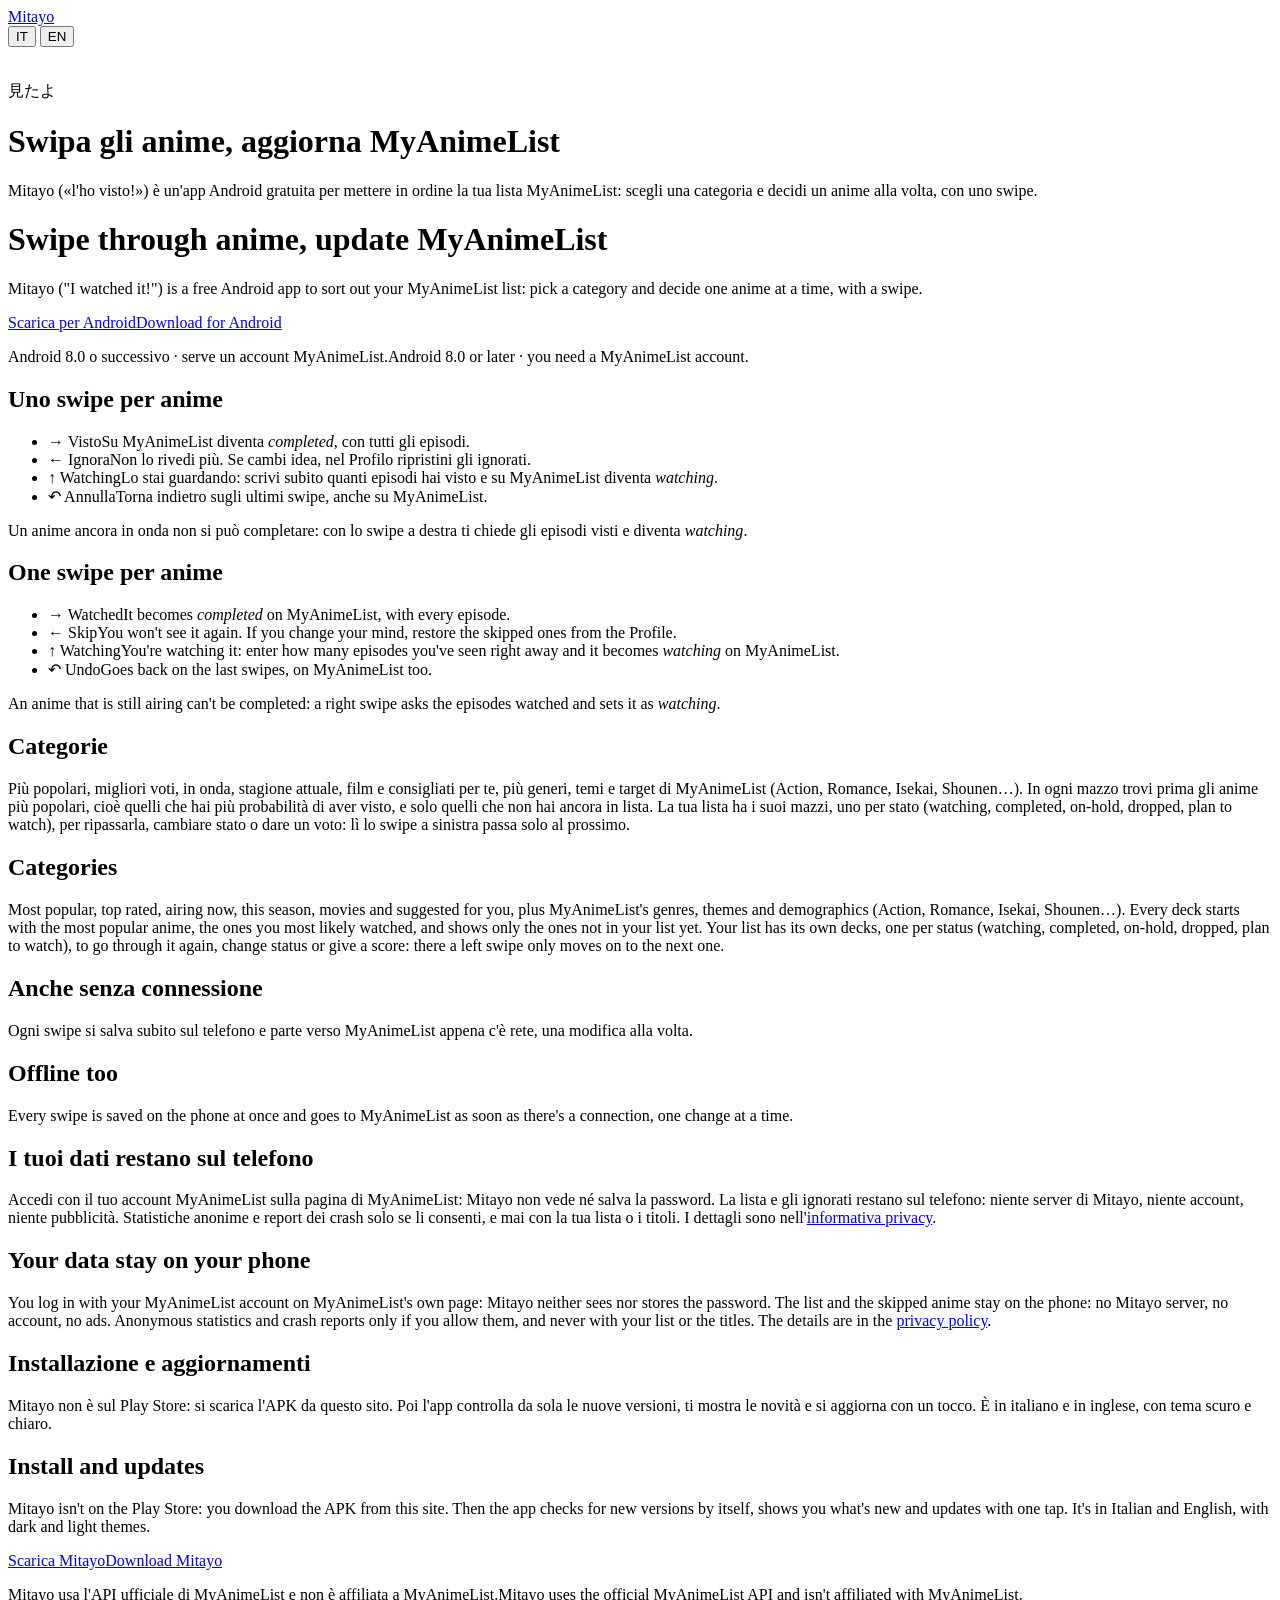
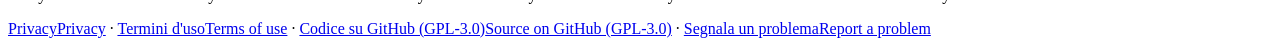
==== site/index.html @ cddd9847 "Mitayo: swipe through anime to update a MyAnimeList list" ====
<!doctype html>
<html lang="it" data-lang="it" data-title-it="Mitayo: swipa gli anime, aggiorna MyAnimeList" data-title-en="Mitayo: swipe through anime, update MyAnimeList">
<head>
  <meta charset="utf-8">
  <meta name="viewport" content="width=device-width, initial-scale=1">
  <meta name="description" content="Mitayo: app Android gratuita per aggiornare la tua lista MyAnimeList con uno swipe, anime per anime.">
  <title>Mitayo: swipa gli anime, aggiorna MyAnimeList</title>
  <link rel="icon" href="/icon.svg" type="image/svg+xml">
  <link rel="stylesheet" href="/style.css">
  <script src="/site.js"></script>
</head>
<body>
<main>
  <div class="top">
    <a class="home" href="/"><img src="/icon.svg" alt="">Mitayo</a>
    <div class="lang" role="group" aria-label="Lingua / Language">
      <button type="button" data-lang="it" aria-pressed="true">IT</button>
      <button type="button" data-lang="en" aria-pressed="false">EN</button>
    </div>
  </div>

  <header class="hero">
    <img src="/icon.svg" alt="">
    <p class="kana">見たよ</p>
    <div class="it">
      <h1>Swipa gli anime, aggiorna MyAnimeList</h1>
      <p>Mitayo («l'ho visto!») è un'app Android gratuita per mettere in ordine la tua lista
        MyAnimeList: scegli una categoria e decidi un anime alla volta, con uno swipe.</p>
    </div>
    <div class="en">
      <h1>Swipe through anime, update MyAnimeList</h1>
      <p>Mitayo ("I watched it!") is a free Android app to sort out your MyAnimeList list: pick a
        category and decide one anime at a time, with a swipe.</p>
    </div>
    <a class="button" href="/download"><span class="it">Scarica per Android</span><span class="en">Download for Android</span></a>
    <p class="muted"><span class="it">Android 8.0 o successivo · serve un account MyAnimeList.</span><span class="en">Android 8.0 or later · you need a MyAnimeList account.</span></p>
  </header>

  <section class="card">
    <div class="it">
      <h2>Uno swipe per anime</h2>
      <ul class="swipes">
        <li><span class="dir right">→ Visto</span><span>Su MyAnimeList diventa <em>completed</em>, con tutti gli episodi.</span></li>
        <li><span class="dir left">← Ignora</span><span>Non lo rivedi più. Se cambi idea, nel Profilo ripristini gli ignorati.</span></li>
        <li><span class="dir up">↑ Watching</span><span>Lo stai guardando: scrivi subito quanti episodi hai visto e su MyAnimeList diventa <em>watching</em>.</span></li>
        <li><span class="dir undo">↶ Annulla</span><span>Torna indietro sugli ultimi swipe, anche su MyAnimeList.</span></li>
      </ul>
      <p class="muted">Un anime ancora in onda non si può completare: con lo swipe a destra ti chiede gli episodi visti e diventa <em>watching</em>.</p>
    </div>
    <div class="en">
      <h2>One swipe per anime</h2>
      <ul class="swipes">
        <li><span class="dir right">→ Watched</span><span>It becomes <em>completed</em> on MyAnimeList, with every episode.</span></li>
        <li><span class="dir left">← Skip</span><span>You won't see it again. If you change your mind, restore the skipped ones from the Profile.</span></li>
        <li><span class="dir up">↑ Watching</span><span>You're watching it: enter how many episodes you've seen right away and it becomes <em>watching</em> on MyAnimeList.</span></li>
        <li><span class="dir undo">↶ Undo</span><span>Goes back on the last swipes, on MyAnimeList too.</span></li>
      </ul>
      <p class="muted">An anime that is still airing can't be completed: a right swipe asks the episodes watched and sets it as <em>watching</em>.</p>
    </div>
  </section>

  <section class="card">
    <div class="it">
      <h2>Categorie</h2>
      <p>Più popolari, migliori voti, in onda, stagione attuale, film e consigliati per te, più
        generi, temi e target di MyAnimeList (Action, Romance, Isekai, Shounen…). In ogni mazzo
        trovi prima gli anime più popolari, cioè quelli che hai più probabilità di aver visto, e solo
        quelli che non hai ancora in lista. La tua lista ha i suoi mazzi, uno per stato (watching,
        completed, on-hold, dropped, plan to watch), per ripassarla, cambiare stato o dare un voto: lì lo
        swipe a sinistra passa solo al prossimo.</p>
    </div>
    <div class="en">
      <h2>Categories</h2>
      <p>Most popular, top rated, airing now, this season, movies and suggested for you, plus
        MyAnimeList's genres, themes and demographics (Action, Romance, Isekai, Shounen…). Every deck
        starts with the most popular anime, the ones you most likely watched, and shows only the ones
        not in your list yet. Your list has its own decks, one per status (watching, completed,
        on-hold, dropped, plan to watch), to go through it again, change status or give a score: there a
        left swipe only moves on to the next one.</p>
    </div>
  </section>

  <section class="card">
    <div class="it">
      <h2>Anche senza connessione</h2>
      <p>Ogni swipe si salva subito sul telefono e parte verso MyAnimeList appena c'è rete, una
        modifica alla volta.</p>
    </div>
    <div class="en">
      <h2>Offline too</h2>
      <p>Every swipe is saved on the phone at once and goes to MyAnimeList as soon as there's a
        connection, one change at a time.</p>
    </div>
  </section>

  <section class="card">
    <div class="it">
      <h2>I tuoi dati restano sul telefono</h2>
      <p>Accedi con il tuo account MyAnimeList sulla pagina di MyAnimeList: Mitayo non vede né
        salva la password. La lista e gli ignorati restano sul telefono: niente server di Mitayo,
        niente account, niente pubblicità. Statistiche anonime e report dei crash solo se li
        consenti, e mai con la tua lista o i titoli. I dettagli sono nell'<a href="/privacy">informativa privacy</a>.</p>
    </div>
    <div class="en">
      <h2>Your data stay on your phone</h2>
      <p>You log in with your MyAnimeList account on MyAnimeList's own page: Mitayo neither sees nor
        stores the password. The list and the skipped anime stay on the phone: no Mitayo server, no
        account, no ads. Anonymous statistics and crash reports only if you allow them, and never
        with your list or the titles. The details are in
        the <a href="/privacy">privacy policy</a>.</p>
    </div>
  </section>

  <section class="card">
    <div class="it">
      <h2>Installazione e aggiornamenti</h2>
      <p>Mitayo non è sul Play Store: si scarica l'APK da questo sito. Poi l'app controlla da sola le
        nuove versioni, ti mostra le novità e si aggiorna con un tocco. È in italiano e in inglese,
        con tema scuro e chiaro.</p>
    </div>
    <div class="en">
      <h2>Install and updates</h2>
      <p>Mitayo isn't on the Play Store: you download the APK from this site. Then the app checks
        for new versions by itself, shows you what's new and updates with one tap. It's in Italian
        and English, with dark and light themes.</p>
    </div>
    <a class="button" href="/download"><span class="it">Scarica Mitayo</span><span class="en">Download Mitayo</span></a>
  </section>

  <footer class="muted">
    <p><span class="it">Mitayo usa l'API ufficiale di MyAnimeList e non è affiliata a MyAnimeList.</span><span class="en">Mitayo uses the official MyAnimeList API and isn't affiliated with MyAnimeList.</span></p>
    <p><a href="/privacy"><span class="it">Privacy</span><span class="en">Privacy</span></a> ·
      <a href="/terms"><span class="it">Termini d'uso</span><span class="en">Terms of use</span></a> ·
      <a href="https://github.com/EmanueleMelini/mitayo"><span class="it">Codice su GitHub (GPL-3.0)</span><span class="en">Source on GitHub (GPL-3.0)</span></a> ·
      <a href="https://github.com/EmanueleMelini/mitayo/issues"><span class="it">Segnala un problema</span><span class="en">Report a problem</span></a></p>
  </footer>
</main>
</body>
</html>
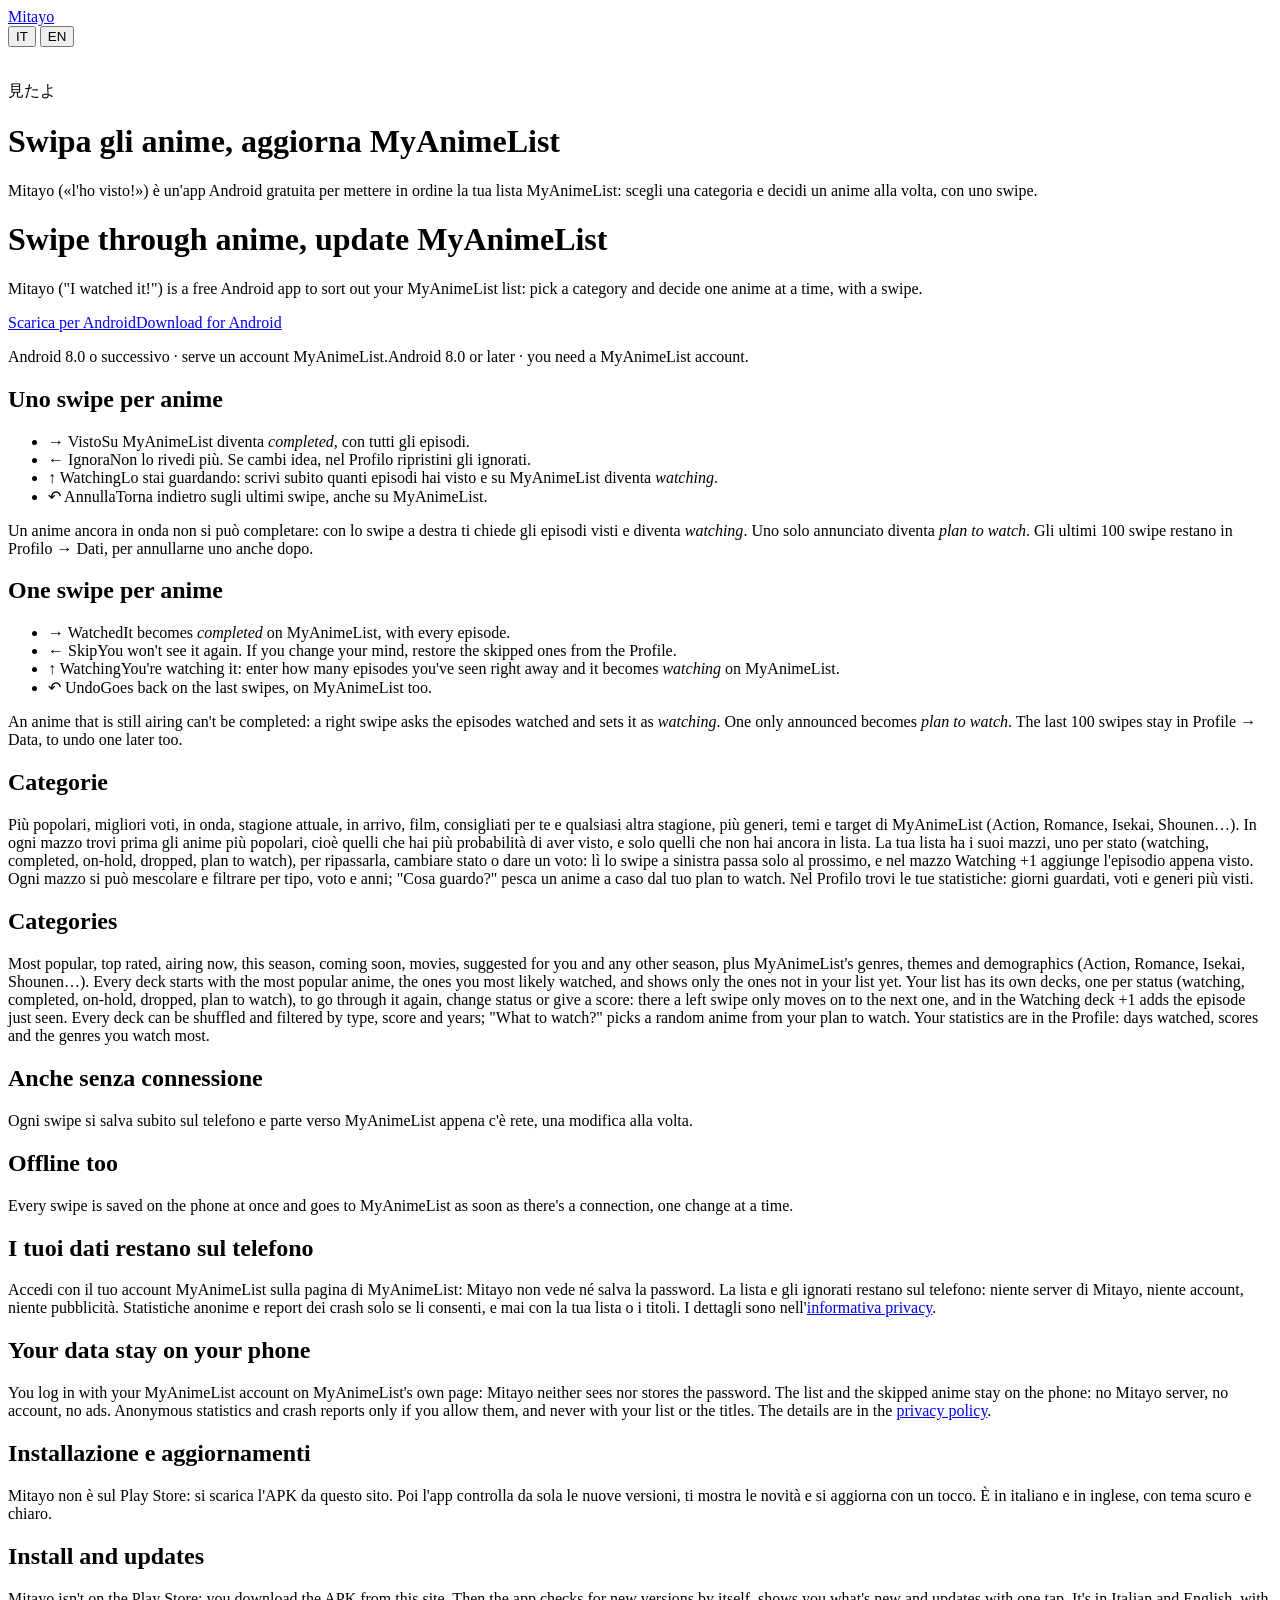
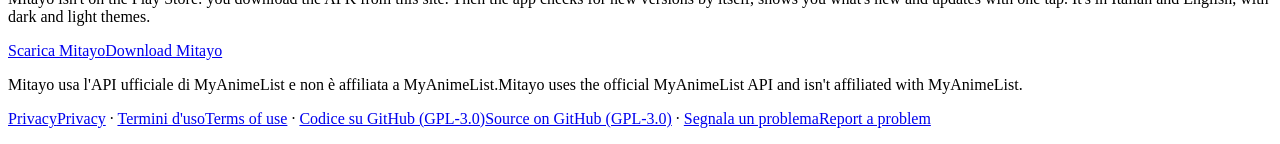
==== commit 24a35f50: "Mitayo 1.2.0: shuffle, filters, new decks, last swipes and statistics - Watching deck: +1 adds an ep" ====
--- a/site/index.html
+++ b/site/index.html
@@ -45,7 +45,7 @@
         <li><span class="dir up">↑ Watching</span><span>Lo stai guardando: scrivi subito quanti episodi hai visto e su MyAnimeList diventa <em>watching</em>.</span></li>
         <li><span class="dir undo">↶ Annulla</span><span>Torna indietro sugli ultimi swipe, anche su MyAnimeList.</span></li>
       </ul>
-      <p class="muted">Un anime ancora in onda non si può completare: con lo swipe a destra ti chiede gli episodi visti e diventa <em>watching</em>.</p>
+      <p class="muted">Un anime ancora in onda non si può completare: con lo swipe a destra ti chiede gli episodi visti e diventa <em>watching</em>. Uno solo annunciato diventa <em>plan to watch</em>. Gli ultimi 100 swipe restano in Profilo → Dati, per annullarne uno anche dopo.</p>
     </div>
     <div class="en">
       <h2>One swipe per anime</h2>
@@ -55,28 +55,36 @@
         <li><span class="dir up">↑ Watching</span><span>You're watching it: enter how many episodes you've seen right away and it becomes <em>watching</em> on MyAnimeList.</span></li>
         <li><span class="dir undo">↶ Undo</span><span>Goes back on the last swipes, on MyAnimeList too.</span></li>
       </ul>
-      <p class="muted">An anime that is still airing can't be completed: a right swipe asks the episodes watched and sets it as <em>watching</em>.</p>
+      <p class="muted">An anime that is still airing can't be completed: a right swipe asks the episodes watched and sets it as <em>watching</em>. One only announced becomes <em>plan to watch</em>. The last 100 swipes stay in Profile → Data, to undo one later too.</p>
     </div>
   </section>
 
   <section class="card">
     <div class="it">
       <h2>Categorie</h2>
-      <p>Più popolari, migliori voti, in onda, stagione attuale, film e consigliati per te, più
+      <p>Più popolari, migliori voti, in onda, stagione attuale, in arrivo, film, consigliati per te e
+        qualsiasi altra stagione, più
         generi, temi e target di MyAnimeList (Action, Romance, Isekai, Shounen…). In ogni mazzo
         trovi prima gli anime più popolari, cioè quelli che hai più probabilità di aver visto, e solo
         quelli che non hai ancora in lista. La tua lista ha i suoi mazzi, uno per stato (watching,
         completed, on-hold, dropped, plan to watch), per ripassarla, cambiare stato o dare un voto: lì lo
-        swipe a sinistra passa solo al prossimo.</p>
+        swipe a sinistra passa solo al prossimo, e nel mazzo Watching +1 aggiunge l'episodio appena
+        visto. Ogni mazzo si può mescolare e filtrare per tipo, voto e anni; "Cosa guardo?" pesca un
+        anime a caso dal tuo plan to watch. Nel Profilo trovi le tue statistiche: giorni guardati,
+        voti e generi più visti.</p>
     </div>
     <div class="en">
       <h2>Categories</h2>
-      <p>Most popular, top rated, airing now, this season, movies and suggested for you, plus
+      <p>Most popular, top rated, airing now, this season, coming soon, movies, suggested for you and
+        any other season, plus
         MyAnimeList's genres, themes and demographics (Action, Romance, Isekai, Shounen…). Every deck
         starts with the most popular anime, the ones you most likely watched, and shows only the ones
         not in your list yet. Your list has its own decks, one per status (watching, completed,
         on-hold, dropped, plan to watch), to go through it again, change status or give a score: there a
-        left swipe only moves on to the next one.</p>
+        left swipe only moves on to the next one, and in the Watching deck +1 adds the episode just
+        seen. Every deck can be shuffled and filtered by type, score and years; "What to watch?" picks a
+        random anime from your plan to watch. Your statistics are in the Profile: days watched,
+        scores and the genres you watch most.</p>
     </div>
   </section>
 
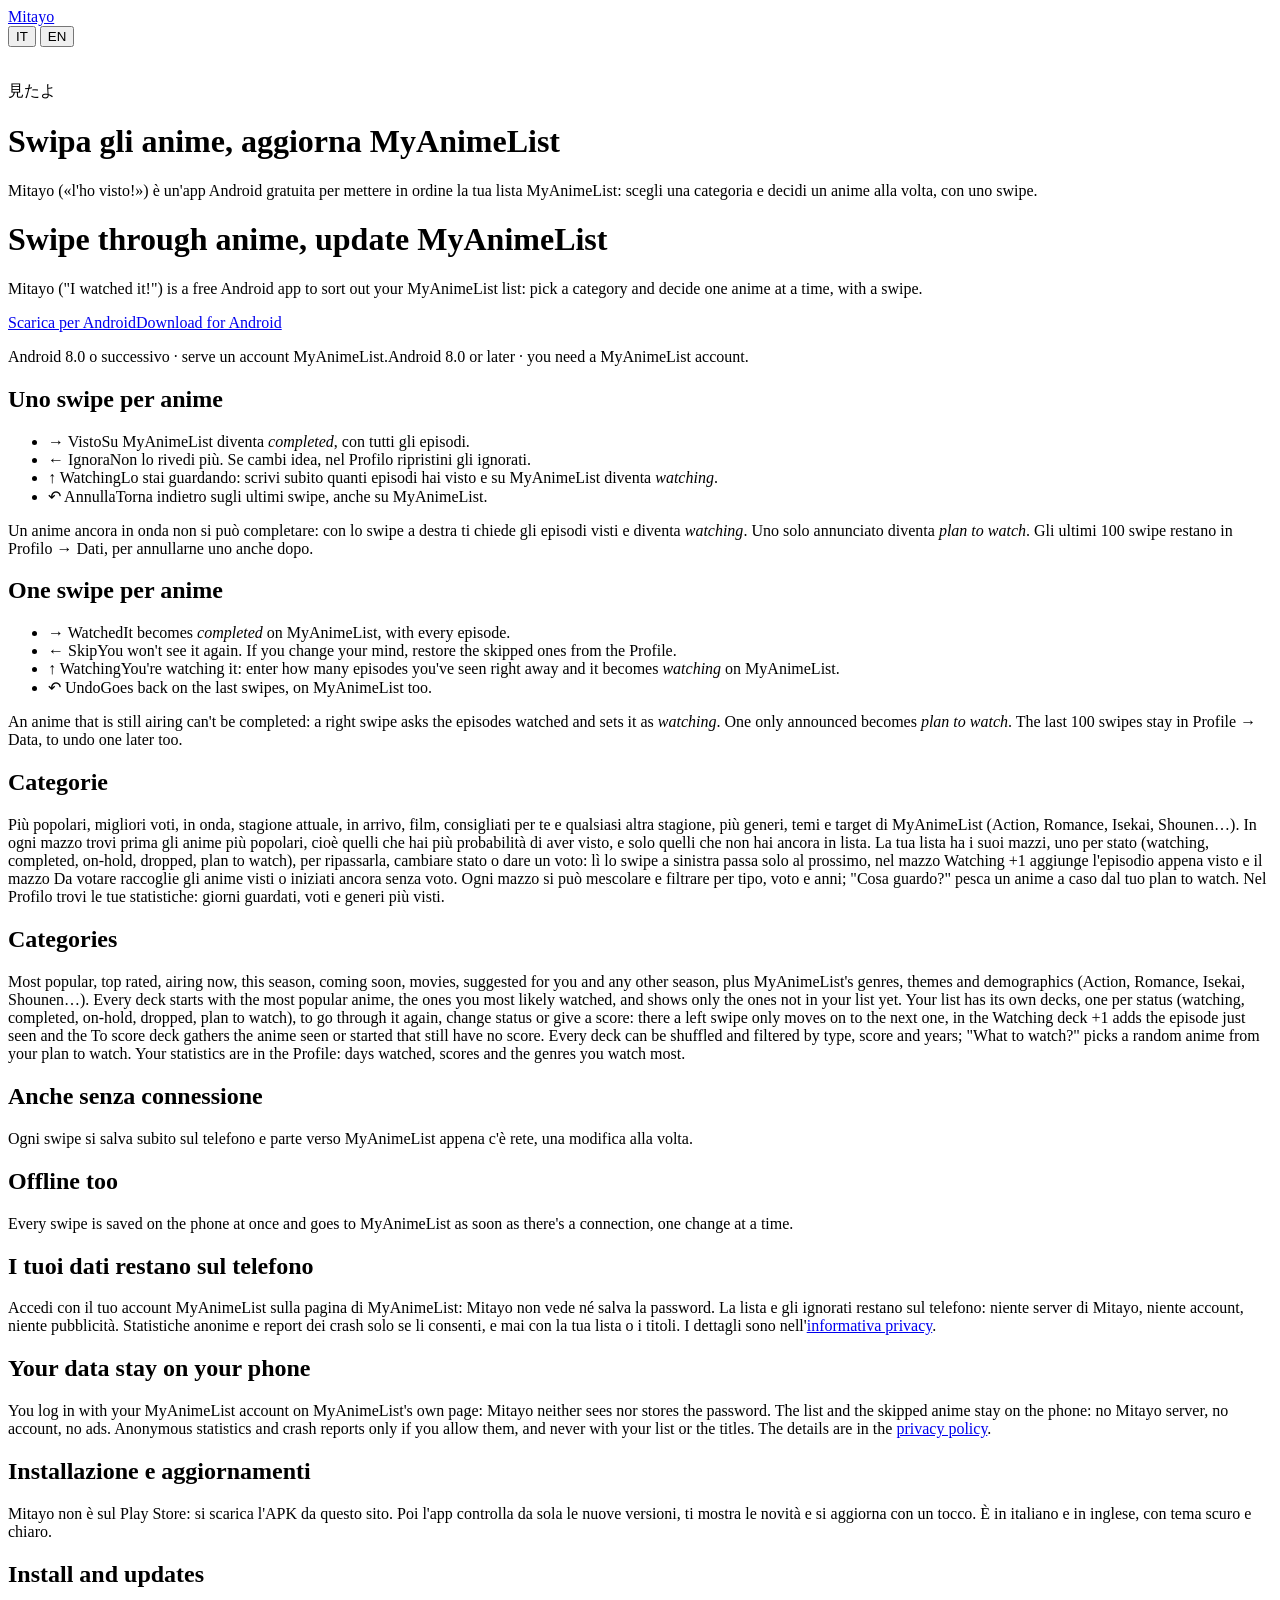
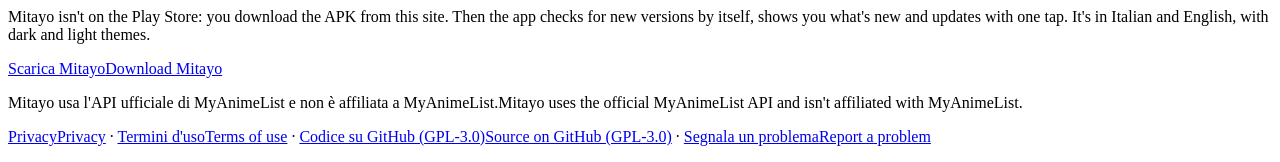
==== commit 79e10ad6: "Mitayo 1.3.0: To score deck and affinity by tastes - To score deck: the anime seen or started withou" ====
--- a/site/index.html
+++ b/site/index.html
@@ -68,8 +68,8 @@
         trovi prima gli anime più popolari, cioè quelli che hai più probabilità di aver visto, e solo
         quelli che non hai ancora in lista. La tua lista ha i suoi mazzi, uno per stato (watching,
         completed, on-hold, dropped, plan to watch), per ripassarla, cambiare stato o dare un voto: lì lo
-        swipe a sinistra passa solo al prossimo, e nel mazzo Watching +1 aggiunge l'episodio appena
-        visto. Ogni mazzo si può mescolare e filtrare per tipo, voto e anni; "Cosa guardo?" pesca un
+        swipe a sinistra passa solo al prossimo, nel mazzo Watching +1 aggiunge l'episodio appena
+        visto e il mazzo Da votare raccoglie gli anime visti o iniziati ancora senza voto. Ogni mazzo si può mescolare e filtrare per tipo, voto e anni; "Cosa guardo?" pesca un
         anime a caso dal tuo plan to watch. Nel Profilo trovi le tue statistiche: giorni guardati,
         voti e generi più visti.</p>
     </div>
@@ -81,8 +81,8 @@
         starts with the most popular anime, the ones you most likely watched, and shows only the ones
         not in your list yet. Your list has its own decks, one per status (watching, completed,
         on-hold, dropped, plan to watch), to go through it again, change status or give a score: there a
-        left swipe only moves on to the next one, and in the Watching deck +1 adds the episode just
-        seen. Every deck can be shuffled and filtered by type, score and years; "What to watch?" picks a
+        left swipe only moves on to the next one, in the Watching deck +1 adds the episode just
+        seen and the To score deck gathers the anime seen or started that still have no score. Every deck can be shuffled and filtered by type, score and years; "What to watch?" picks a
         random anime from your plan to watch. Your statistics are in the Profile: days watched,
         scores and the genres you watch most.</p>
     </div>
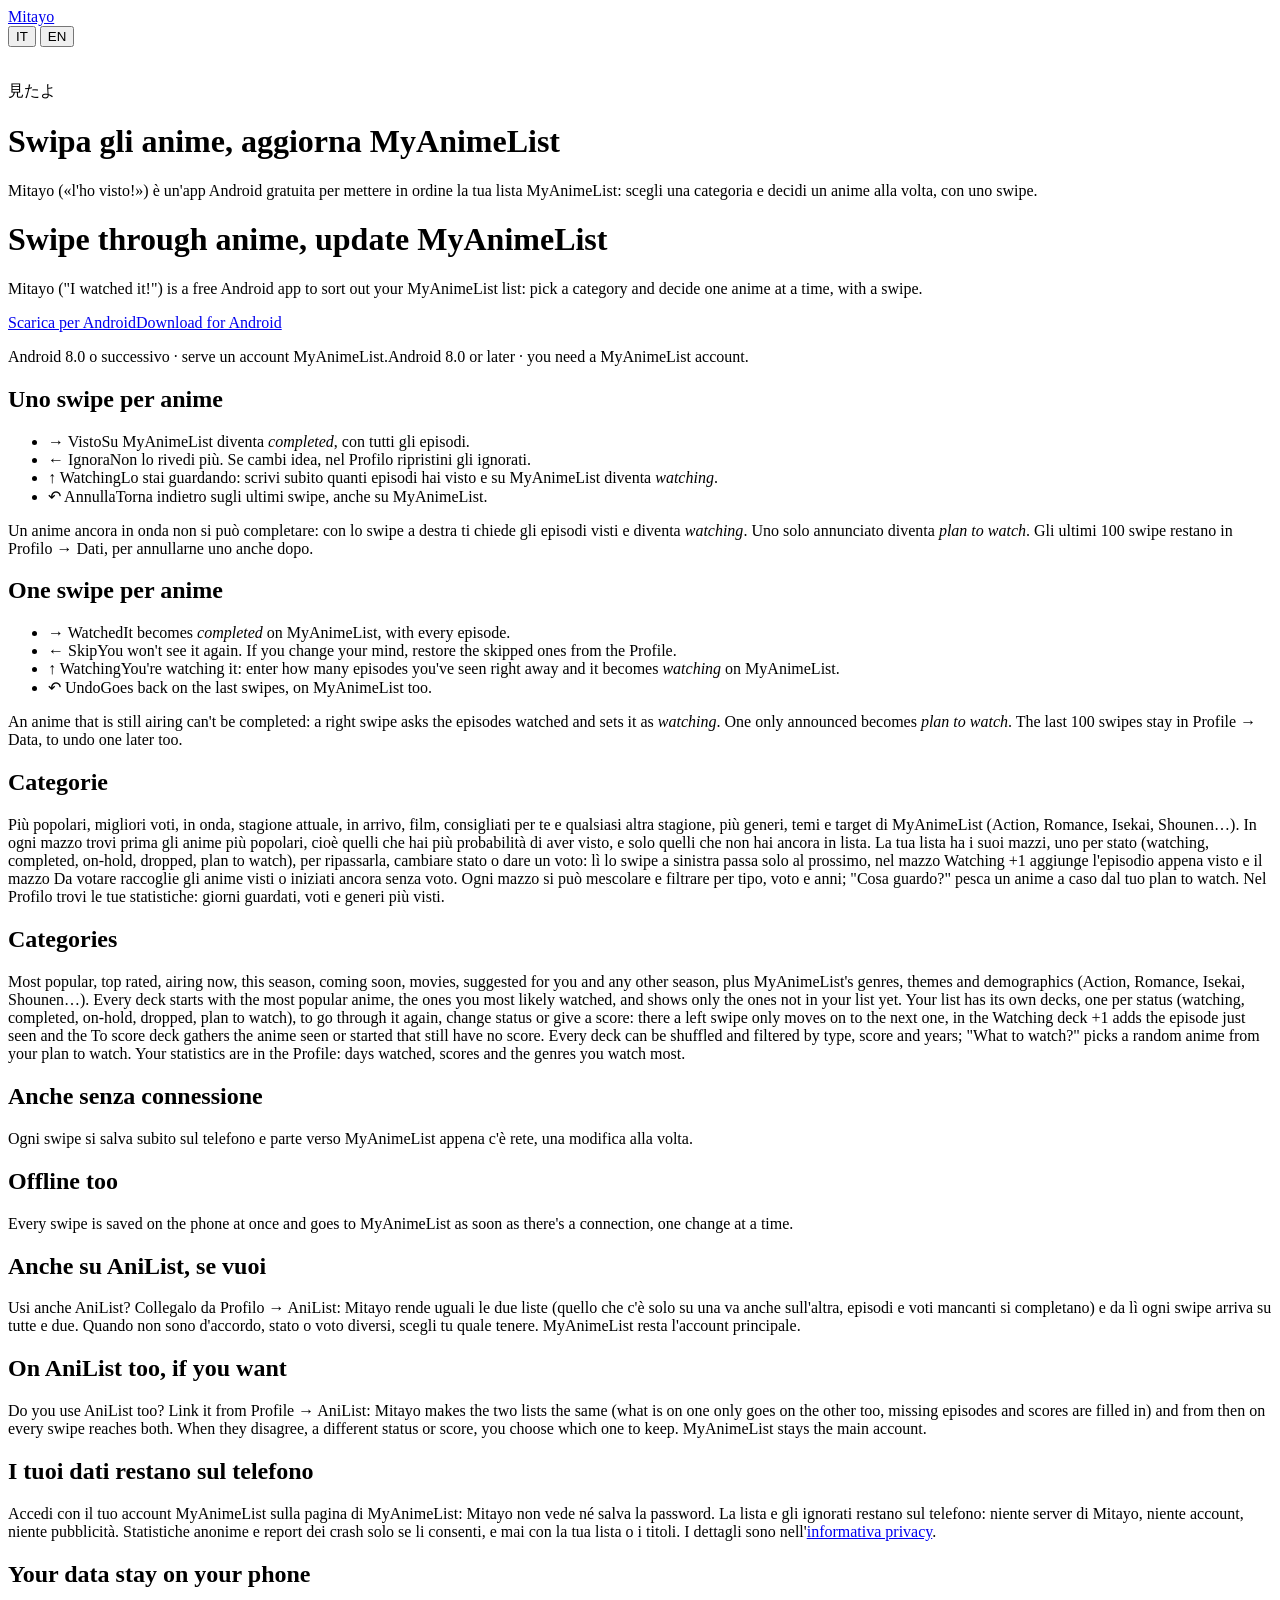
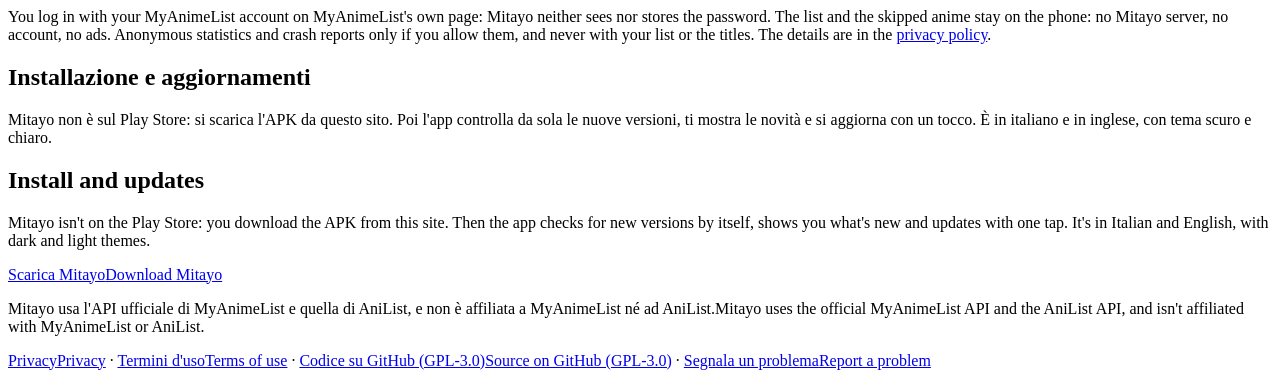
==== commit 392f322e: "Optional AniList link, kept in sync with the MAL list - Profile -> AniList: link an AniList account " ====
--- a/site/index.html
+++ b/site/index.html
@@ -103,6 +103,23 @@
 
   <section class="card">
     <div class="it">
+      <h2>Anche su AniList, se vuoi</h2>
+      <p>Usi anche AniList? Collegalo da Profilo → AniList: Mitayo rende uguali le due liste (quello
+        che c'è solo su una va anche sull'altra, episodi e voti mancanti si completano) e da lì ogni
+        swipe arriva su tutte e due. Quando non sono d'accordo, stato o voto diversi, scegli tu quale
+        tenere. MyAnimeList resta l'account principale.</p>
+    </div>
+    <div class="en">
+      <h2>On AniList too, if you want</h2>
+      <p>Do you use AniList too? Link it from Profile → AniList: Mitayo makes the two lists the same
+        (what is on one only goes on the other too, missing episodes and scores are filled in) and
+        from then on every swipe reaches both. When they disagree, a different status or score, you
+        choose which one to keep. MyAnimeList stays the main account.</p>
+    </div>
+  </section>
+
+  <section class="card">
+    <div class="it">
       <h2>I tuoi dati restano sul telefono</h2>
       <p>Accedi con il tuo account MyAnimeList sulla pagina di MyAnimeList: Mitayo non vede né
         salva la password. La lista e gli ignorati restano sul telefono: niente server di Mitayo,
@@ -136,7 +153,7 @@
   </section>
 
   <footer class="muted">
-    <p><span class="it">Mitayo usa l'API ufficiale di MyAnimeList e non è affiliata a MyAnimeList.</span><span class="en">Mitayo uses the official MyAnimeList API and isn't affiliated with MyAnimeList.</span></p>
+    <p><span class="it">Mitayo usa l'API ufficiale di MyAnimeList e quella di AniList, e non è affiliata a MyAnimeList né ad AniList.</span><span class="en">Mitayo uses the official MyAnimeList API and the AniList API, and isn't affiliated with MyAnimeList or AniList.</span></p>
     <p><a href="/privacy"><span class="it">Privacy</span><span class="en">Privacy</span></a> ·
       <a href="/terms"><span class="it">Termini d'uso</span><span class="en">Terms of use</span></a> ·
       <a href="https://github.com/EmanueleMelini/mitayo"><span class="it">Codice su GitHub (GPL-3.0)</span><span class="en">Source on GitHub (GPL-3.0)</span></a> ·
